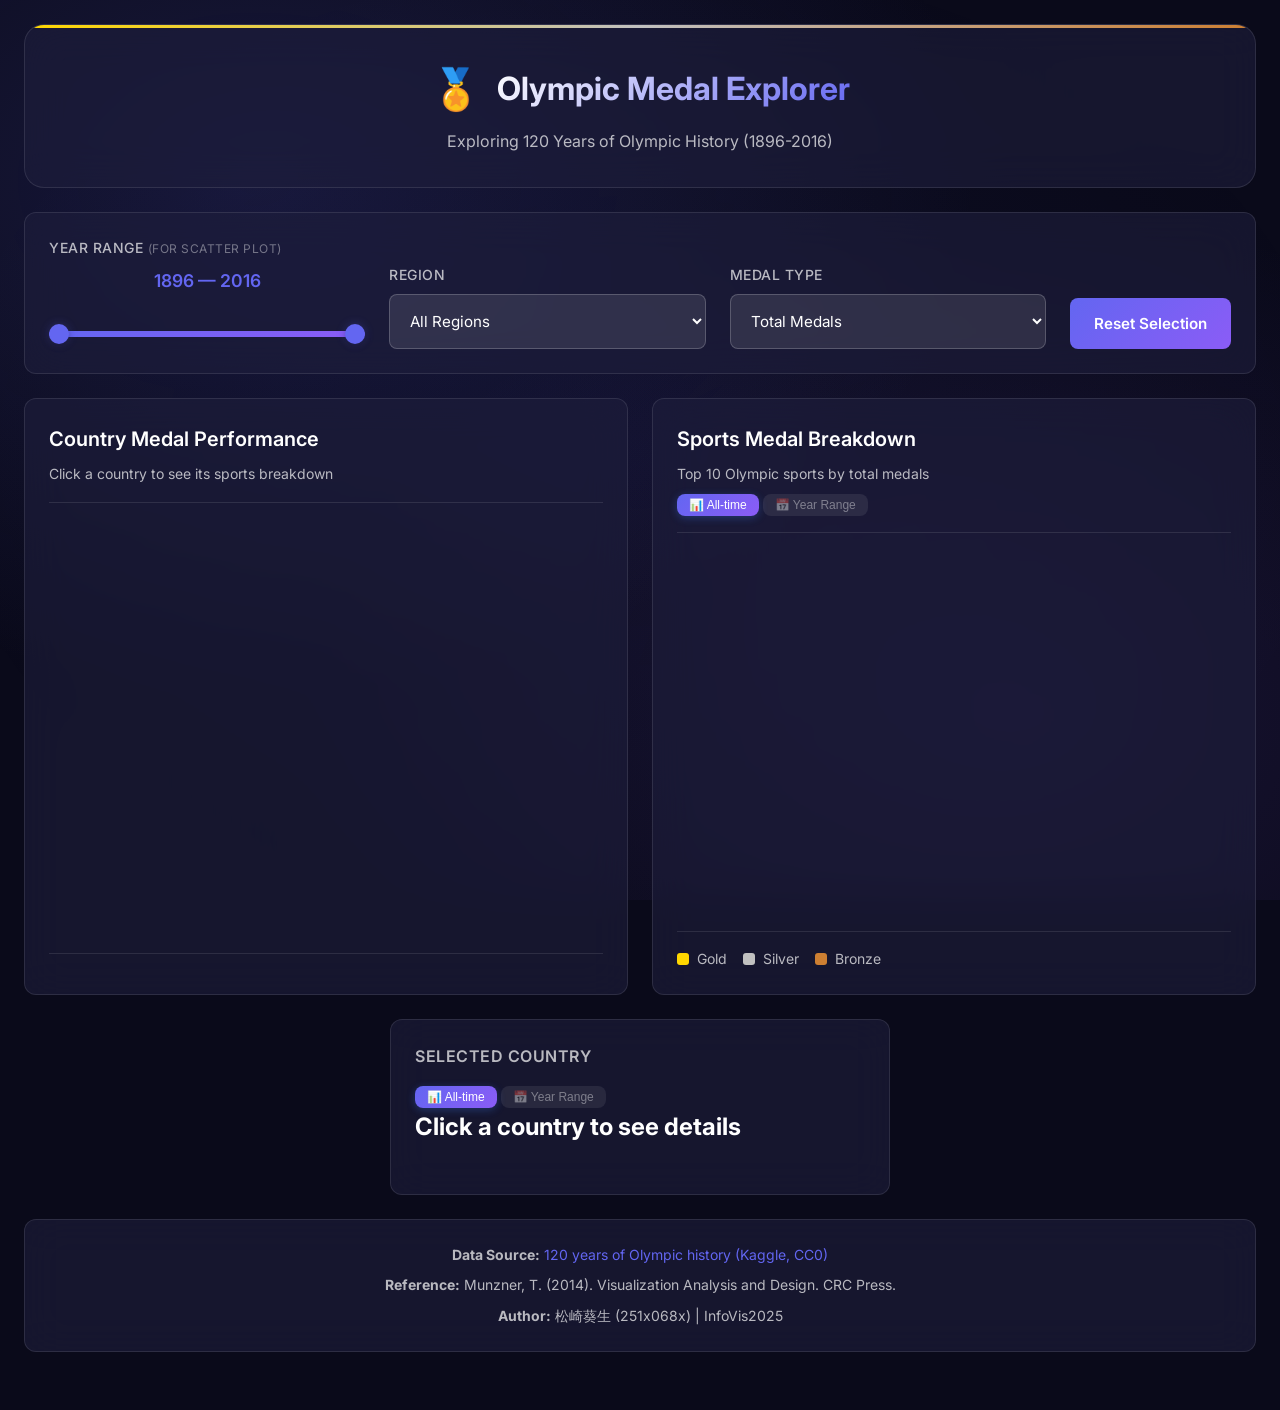
==== FinalTask/system.html @ 105ebce6 "Add FinalTask: Olympic Medal Explorer visualization system" ====
<!DOCTYPE html>
<html lang="en">

<head>
    <meta charset="UTF-8">
    <meta name="viewport" content="width=device-width, initial-scale=1.0">
    <title>Olympic Medal Explorer | InfoVis2025</title>
    <meta name="description" content="Interactive visualization of 120 years of Olympic medal history">
    <link rel="stylesheet" href="css/style.css">
    <link rel="preconnect" href="https://fonts.googleapis.com">
    <link rel="preconnect" href="https://fonts.gstatic.com" crossorigin>
    <link href="https://fonts.googleapis.com/css2?family=Inter:wght@300;400;500;600;700&display=swap" rel="stylesheet">
    <script src="https://d3js.org/d3.v7.min.js"></script>
</head>

<body>
    <div class="container">
        <!-- Header -->
        <header class="header">
            <div class="header-content">
                <div class="logo">
                    <span class="logo-icon">🏅</span>
                    <h1>Olympic Medal Explorer</h1>
                </div>
                <p class="subtitle">Exploring 120 Years of Olympic History (1896-2016)</p>
            </div>
        </header>

        <!-- Controls Panel -->
        <section class="controls-panel">
            <div class="control-group year-range-group">
                <label>Year Range <span class="filter-hint">(for scatter plot)</span></label>
                <div class="year-display" id="year-display">1896 — 2016</div>
                <div class="dual-range-slider">
                    <input type="range" id="year-min" min="1896" max="2016" value="1896" step="4" class="range-min">
                    <input type="range" id="year-max" min="1896" max="2016" value="2016" step="4" class="range-max">
                    <div class="slider-track"></div>
                </div>
            </div>
            <div class="control-group">
                <label for="region-filter">Region</label>
                <select id="region-filter">
                    <option value="all">All Regions</option>
                    <option value="Americas">Americas</option>
                    <option value="Europe">Europe</option>
                    <option value="Asia">Asia</option>
                    <option value="Africa">Africa</option>
                    <option value="Oceania">Oceania</option>
                </select>
            </div>
            <div class="control-group">
                <label for="medal-filter">Medal Type</label>
                <select id="medal-filter">
                    <option value="total">Total Medals</option>
                    <option value="gold">Gold Only</option>
                    <option value="silver">Silver Only</option>
                    <option value="bronze">Bronze Only</option>
                </select>
            </div>
            <button id="reset-btn" class="reset-btn">Reset Selection</button>
        </section>

        <!-- Visualization Container -->
        <main class="viz-container">
            <!-- View 1: Scatter Plot -->
            <section class="viz-panel" id="scatter-panel">
                <div class="panel-header">
                    <h2>Country Medal Performance</h2>
                    <p class="panel-description">Click a country to see its sports breakdown</p>
                </div>
                <div class="chart-container" id="scatter-chart"></div>
                <div class="legend" id="scatter-legend"></div>
            </section>

            <!-- View 2: Bar Chart -->
            <section class="viz-panel" id="bar-panel">
                <div class="panel-header">
                    <h2>Sports Medal Breakdown</h2>
                    <p class="panel-description" id="bar-description">Top 10 Olympic sports by total medals</p>
                    <div class="data-mode-tabs" id="bar-mode-tabs">
                        <button class="mode-tab active" data-mode="all-time">📊 All-time</button>
                        <button class="mode-tab" data-mode="year-range">📅 Year Range</button>
                    </div>
                </div>
                <div class="chart-container" id="bar-chart"></div>
                <div class="legend" id="bar-legend">
                    <div class="legend-item">
                        <span class="legend-color" style="background: #FFD700;"></span>
                        <span>Gold</span>
                    </div>
                    <div class="legend-item">
                        <span class="legend-color" style="background: #C0C0C0;"></span>
                        <span>Silver</span>
                    </div>
                    <div class="legend-item">
                        <span class="legend-color" style="background: #CD7F32;"></span>
                        <span>Bronze</span>
                    </div>
                </div>
            </section>
        </main>

        <!-- Info Panel -->
        <aside class="info-panel">
            <div class="info-card" id="selected-info">
                <h3>Selected Country</h3>
                <div class="data-mode-tabs" id="info-mode-tabs">
                    <button class="mode-tab active" data-mode="all-time">📊 All-time</button>
                    <button class="mode-tab" data-mode="year-range">📅 Year Range</button>
                </div>
                <p id="selected-country-name">Click a country to see details</p>
                <div class="medal-stats" id="medal-stats" style="display: none;">
                    <div class="stat-item gold">
                        <span class="stat-value" id="gold-count">0</span>
                        <span class="stat-label">Gold</span>
                    </div>
                    <div class="stat-item silver">
                        <span class="stat-value" id="silver-count">0</span>
                        <span class="stat-label">Silver</span>
                    </div>
                    <div class="stat-item bronze">
                        <span class="stat-value" id="bronze-count">0</span>
                        <span class="stat-label">Bronze</span>
                    </div>
                </div>
            </div>
        </aside>

        <!-- Footer -->
        <footer class="footer">
            <div class="credits">
                <p><strong>Data Source:</strong> <a
                        href="https://www.kaggle.com/datasets/heesoo37/120-years-of-olympic-history-athletes-and-results"
                        target="_blank">120 years of Olympic history (Kaggle, CC0)</a></p>
                <p><strong>Reference:</strong> Munzner, T. (2014). Visualization Analysis and Design. CRC Press.</p>
                <p><strong>Author:</strong> 松崎葵生 (251x068x) | InfoVis2025</p>
            </div>
        </footer>
    </div>

    <!-- Tooltip -->
    <div class="tooltip" id="tooltip"></div>

    <!-- Scripts -->
    <script src="js/main.js"></script>
</body>

</html>
---- FinalTask/css/style.css ----
/* ===================================
   Olympic Medal Explorer - Styles
   Modern, responsive visualization UI
   =================================== */

:root {
    /* Color Palette */
    --bg-primary: #0a0a1a;
    --bg-secondary: #12122a;
    --bg-card: rgba(30, 30, 60, 0.6);
    --bg-glass: rgba(255, 255, 255, 0.05);

    --text-primary: #ffffff;
    --text-secondary: rgba(255, 255, 255, 0.7);
    --text-muted: rgba(255, 255, 255, 0.4);

    --accent-primary: #6366f1;
    --accent-secondary: #8b5cf6;
    --accent-glow: rgba(99, 102, 241, 0.3);

    --gold: #FFD700;
    --silver: #C0C0C0;
    --bronze: #CD7F32;

    --region-americas: #ef4444;
    --region-europe: #3b82f6;
    --region-asia: #22c55e;
    --region-africa: #f59e0b;
    --region-oceania: #a855f7;

    /* Spacing */
    --spacing-xs: 0.5rem;
    --spacing-sm: 1rem;
    --spacing-md: 1.5rem;
    --spacing-lg: 2rem;
    --spacing-xl: 3rem;

    /* Border Radius */
    --radius-sm: 8px;
    --radius-md: 12px;
    --radius-lg: 20px;

    /* Shadows */
    --shadow-sm: 0 2px 10px rgba(0, 0, 0, 0.2);
    --shadow-md: 0 8px 30px rgba(0, 0, 0, 0.3);
    --shadow-lg: 0 20px 50px rgba(0, 0, 0, 0.4);
    --shadow-glow: 0 0 40px var(--accent-glow);

    /* Transitions */
    --transition-fast: 0.15s ease;
    --transition-normal: 0.3s ease;
    --transition-slow: 0.5s ease;
}

/* ===================================
   Base Styles
   =================================== */

* {
    margin: 0;
    padding: 0;
    box-sizing: border-box;
}

html {
    font-size: 16px;
    scroll-behavior: smooth;
}

body {
    font-family: 'Inter', -apple-system, BlinkMacSystemFont, sans-serif;
    background: var(--bg-primary);
    color: var(--text-primary);
    line-height: 1.6;
    min-height: 100vh;
    overflow-x: hidden;
}

/* Background gradient */
body::before {
    content: '';
    position: fixed;
    top: 0;
    left: 0;
    width: 100%;
    height: 100%;
    background:
        radial-gradient(ellipse at 20% 20%, rgba(99, 102, 241, 0.15) 0%, transparent 50%),
        radial-gradient(ellipse at 80% 80%, rgba(139, 92, 246, 0.1) 0%, transparent 50%),
        radial-gradient(ellipse at 50% 50%, rgba(99, 102, 241, 0.05) 0%, transparent 80%);
    pointer-events: none;
    z-index: -1;
}

/* ===================================
   Layout
   =================================== */

.container {
    max-width: 1600px;
    margin: 0 auto;
    padding: var(--spacing-md);
    display: grid;
    grid-template-columns: 1fr;
    gap: var(--spacing-md);
}

/* ===================================
   Header
   =================================== */

.header {
    background: var(--bg-card);
    backdrop-filter: blur(20px);
    border: 1px solid rgba(255, 255, 255, 0.1);
    border-radius: var(--radius-lg);
    padding: var(--spacing-lg);
    text-align: center;
    position: relative;
    overflow: hidden;
}

.header::before {
    content: '';
    position: absolute;
    top: 0;
    left: 0;
    right: 0;
    height: 3px;
    background: linear-gradient(90deg, var(--gold), var(--silver), var(--bronze));
}

.logo {
    display: flex;
    align-items: center;
    justify-content: center;
    gap: var(--spacing-sm);
    margin-bottom: var(--spacing-xs);
}

.logo-icon {
    font-size: 2.5rem;
    animation: pulse 2s ease-in-out infinite;
}

@keyframes pulse {

    0%,
    100% {
        transform: scale(1);
    }

    50% {
        transform: scale(1.1);
    }
}

.header h1 {
    font-size: 2rem;
    font-weight: 700;
    background: linear-gradient(135deg, var(--text-primary), var(--accent-primary));
    -webkit-background-clip: text;
    -webkit-text-fill-color: transparent;
    background-clip: text;
}

.subtitle {
    color: var(--text-secondary);
    font-size: 1rem;
    font-weight: 400;
}

/* ===================================
   Controls Panel
   =================================== */

.controls-panel {
    background: var(--bg-card);
    backdrop-filter: blur(20px);
    border: 1px solid rgba(255, 255, 255, 0.1);
    border-radius: var(--radius-md);
    padding: var(--spacing-md);
    display: flex;
    flex-wrap: wrap;
    gap: var(--spacing-md);
    align-items: flex-end;
}

.control-group {
    display: flex;
    flex-direction: column;
    gap: var(--spacing-xs);
    flex: 1;
    min-width: 180px;
}

.control-group label {
    font-size: 0.875rem;
    font-weight: 500;
    color: var(--text-secondary);
    text-transform: uppercase;
    letter-spacing: 0.5px;
}

.slider-container {
    display: flex;
    align-items: center;
    gap: var(--spacing-sm);
}

.slider-container input[type="range"] {
    flex: 1;
    height: 6px;
    background: rgba(255, 255, 255, 0.1);
    border-radius: 3px;
    outline: none;
    -webkit-appearance: none;
}

.slider-container input[type="range"]::-webkit-slider-thumb {
    -webkit-appearance: none;
    width: 18px;
    height: 18px;
    background: var(--accent-primary);
    border-radius: 50%;
    cursor: pointer;
    box-shadow: 0 0 10px var(--accent-glow);
    transition: transform var(--transition-fast);
}

.slider-container input[type="range"]::-webkit-slider-thumb:hover {
    transform: scale(1.2);
}

#year-range-display {
    font-weight: 600;
    color: var(--accent-primary);
    min-width: 100px;
    text-align: center;
}

/* Dual Range Slider */
.year-range-group {
    min-width: 200px;
}

.year-display {
    font-weight: 600;
    font-size: 1.1rem;
    color: var(--accent-primary);
    text-align: center;
    margin-bottom: var(--spacing-sm);
}

.dual-range-slider {
    position: relative;
    width: 100%;
    height: 30px;
}

.dual-range-slider input[type="range"] {
    position: absolute;
    width: 100%;
    height: 6px;
    top: 12px;
    background: transparent;
    -webkit-appearance: none;
    appearance: none;
    pointer-events: none;
}

.dual-range-slider input[type="range"]::-webkit-slider-runnable-track {
    height: 6px;
    background: transparent;
    border-radius: 3px;
}

.dual-range-slider input[type="range"]::-webkit-slider-thumb {
    -webkit-appearance: none;
    appearance: none;
    width: 20px;
    height: 20px;
    background: var(--accent-primary);
    border-radius: 50%;
    cursor: pointer;
    pointer-events: auto;
    box-shadow: 0 0 10px var(--accent-glow), 0 2px 6px rgba(0, 0, 0, 0.3);
    transition: transform 0.2s, box-shadow 0.2s;
    margin-top: -7px;
}

.dual-range-slider input[type="range"]::-webkit-slider-thumb:hover {
    transform: scale(1.15);
    box-shadow: 0 0 15px var(--accent-glow), 0 2px 8px rgba(0, 0, 0, 0.4);
}

.dual-range-slider input[type="range"]::-moz-range-thumb {
    width: 20px;
    height: 20px;
    background: var(--accent-primary);
    border: none;
    border-radius: 50%;
    cursor: pointer;
    pointer-events: auto;
    box-shadow: 0 0 10px var(--accent-glow);
}

.slider-track {
    position: absolute;
    top: 12px;
    left: 0;
    right: 0;
    height: 6px;
    background: rgba(255, 255, 255, 0.15);
    border-radius: 3px;
    z-index: 0;
}

.slider-track::before {
    content: '';
    position: absolute;
    height: 100%;
    background: linear-gradient(90deg, var(--accent-primary), var(--accent-secondary));
    border-radius: 3px;
    left: var(--range-start, 0%);
    width: var(--range-width, 100%);
}

.range-min,
.range-max {
    z-index: 2;
}

.filter-hint {
    font-size: 0.75rem;
    color: var(--text-muted);
    font-weight: 400;
}

/* Data Mode Tabs */
.data-mode-tabs {
    display: flex;
    gap: 4px;
    margin-top: var(--spacing-xs);
}

.mode-tab {
    padding: 4px 12px;
    font-size: 0.75rem;
    font-weight: 500;
    border: none;
    border-radius: var(--radius-sm);
    cursor: pointer;
    transition: all 0.2s ease;
    background: rgba(255, 255, 255, 0.08);
    color: var(--text-muted);
}

.mode-tab:hover {
    background: rgba(255, 255, 255, 0.15);
    color: var(--text-secondary);
}

.mode-tab.active {
    background: linear-gradient(135deg, var(--accent-primary), var(--accent-secondary));
    color: white;
    box-shadow: 0 2px 8px rgba(59, 130, 246, 0.3);
}

.data-note {
    display: inline-block;
    font-size: 0.7rem;
    color: var(--accent-secondary);
    background: rgba(16, 185, 129, 0.1);
    padding: 2px 8px;
    border-radius: var(--radius-sm);
    margin-top: var(--spacing-xs);
}

select {
    background: rgba(255, 255, 255, 0.1);
    border: 1px solid rgba(255, 255, 255, 0.2);
    border-radius: var(--radius-sm);
    padding: var(--spacing-sm);
    color: var(--text-primary);
    font-family: inherit;
    font-size: 0.95rem;
    cursor: pointer;
    transition: all var(--transition-fast);
}

select:hover,
select:focus {
    border-color: var(--accent-primary);
    outline: none;
    box-shadow: 0 0 15px var(--accent-glow);
}

select option {
    background: var(--bg-secondary);
    color: var(--text-primary);
}

.reset-btn {
    background: linear-gradient(135deg, var(--accent-primary), var(--accent-secondary));
    border: none;
    border-radius: var(--radius-sm);
    padding: var(--spacing-sm) var(--spacing-md);
    color: white;
    font-family: inherit;
    font-size: 0.95rem;
    font-weight: 600;
    cursor: pointer;
    transition: all var(--transition-fast);
    white-space: nowrap;
}

.reset-btn:hover {
    transform: translateY(-2px);
    box-shadow: var(--shadow-glow);
}

/* ===================================
   Visualization Container
   =================================== */

.viz-container {
    display: grid;
    grid-template-columns: 1fr 1fr;
    gap: var(--spacing-md);
}

@media (max-width: 1200px) {
    .viz-container {
        grid-template-columns: 1fr;
    }
}

.viz-panel {
    background: var(--bg-card);
    backdrop-filter: blur(20px);
    border: 1px solid rgba(255, 255, 255, 0.1);
    border-radius: var(--radius-md);
    padding: var(--spacing-md);
    display: flex;
    flex-direction: column;
    min-height: 500px;
    transition: all var(--transition-normal);
}

.viz-panel:hover {
    border-color: rgba(99, 102, 241, 0.3);
    box-shadow: var(--shadow-glow);
}

.panel-header {
    margin-bottom: var(--spacing-md);
    padding-bottom: var(--spacing-sm);
    border-bottom: 1px solid rgba(255, 255, 255, 0.1);
}

.panel-header h2 {
    font-size: 1.25rem;
    font-weight: 600;
    margin-bottom: var(--spacing-xs);
}

.panel-description {
    font-size: 0.875rem;
    color: var(--text-secondary);
}

.chart-container {
    flex: 1;
    position: relative;
    min-height: 350px;
}

.chart-container svg {
    width: 100%;
    height: 100%;
}

/* ===================================
   Legend
   =================================== */

.legend {
    display: flex;
    flex-wrap: wrap;
    gap: var(--spacing-sm);
    margin-top: var(--spacing-md);
    padding-top: var(--spacing-sm);
    border-top: 1px solid rgba(255, 255, 255, 0.1);
}

.legend-item {
    display: flex;
    align-items: center;
    gap: var(--spacing-xs);
    font-size: 0.875rem;
    color: var(--text-secondary);
}

.legend-color {
    width: 12px;
    height: 12px;
    border-radius: 3px;
}

/* ===================================
   Info Panel
   =================================== */

.info-panel {
    display: flex;
    justify-content: center;
}

.info-card {
    background: var(--bg-card);
    backdrop-filter: blur(20px);
    border: 1px solid rgba(255, 255, 255, 0.1);
    border-radius: var(--radius-md);
    padding: var(--spacing-md);
    width: 100%;
    max-width: 500px;
}

.info-card h3 {
    font-size: 1rem;
    font-weight: 600;
    margin-bottom: var(--spacing-sm);
    color: var(--text-secondary);
    text-transform: uppercase;
    letter-spacing: 0.5px;
}

#selected-country-name {
    font-size: 1.5rem;
    font-weight: 700;
    color: var(--text-primary);
    margin-bottom: var(--spacing-md);
}

.medal-stats {
    display: flex;
    gap: var(--spacing-md);
    justify-content: center;
}

.stat-item {
    text-align: center;
    padding: var(--spacing-sm) var(--spacing-md);
    background: rgba(255, 255, 255, 0.05);
    border-radius: var(--radius-sm);
    min-width: 80px;
}

.stat-item.gold {
    border: 2px solid var(--gold);
}

.stat-item.silver {
    border: 2px solid var(--silver);
}

.stat-item.bronze {
    border: 2px solid var(--bronze);
}

.stat-value {
    display: block;
    font-size: 1.75rem;
    font-weight: 700;
}

.stat-item.gold .stat-value {
    color: var(--gold);
}

.stat-item.silver .stat-value {
    color: var(--silver);
}

.stat-item.bronze .stat-value {
    color: var(--bronze);
}

.stat-label {
    font-size: 0.75rem;
    color: var(--text-secondary);
    text-transform: uppercase;
    letter-spacing: 0.5px;
}

/* ===================================
   Footer
   =================================== */

.footer {
    background: var(--bg-card);
    backdrop-filter: blur(20px);
    border: 1px solid rgba(255, 255, 255, 0.1);
    border-radius: var(--radius-md);
    padding: var(--spacing-md);
    text-align: center;
}

.credits p {
    font-size: 0.875rem;
    color: var(--text-secondary);
    margin-bottom: var(--spacing-xs);
}

.credits p:last-child {
    margin-bottom: 0;
}

.credits a {
    color: var(--accent-primary);
    text-decoration: none;
    transition: color var(--transition-fast);
}

.credits a:hover {
    color: var(--accent-secondary);
    text-decoration: underline;
}

/* ===================================
   Tooltip
   =================================== */

.tooltip {
    position: absolute;
    background: var(--bg-secondary);
    border: 1px solid rgba(255, 255, 255, 0.2);
    border-radius: var(--radius-sm);
    padding: var(--spacing-sm);
    font-size: 0.875rem;
    pointer-events: none;
    opacity: 0;
    transition: opacity var(--transition-fast);
    z-index: 1000;
    max-width: 250px;
    box-shadow: var(--shadow-md);
}

.tooltip.visible {
    opacity: 1;
}

.tooltip-title {
    font-weight: 600;
    margin-bottom: var(--spacing-xs);
    color: var(--text-primary);
}

.tooltip-content {
    color: var(--text-secondary);
}

.tooltip-medal {
    display: flex;
    align-items: center;
    gap: var(--spacing-xs);
    margin-top: 4px;
}

.tooltip-medal-icon {
    width: 10px;
    height: 10px;
    border-radius: 50%;
}

/* ===================================
   Chart Elements
   =================================== */

.scatter-point {
    cursor: pointer;
    transition: all var(--transition-fast);
}

.scatter-point:hover {
    stroke: white;
    stroke-width: 2;
}

.scatter-point.selected {
    stroke: white;
    stroke-width: 3;
    filter: drop-shadow(0 0 10px rgba(255, 255, 255, 0.5));
}

.scatter-point.dimmed {
    opacity: 0.2;
}

.bar-rect {
    cursor: pointer;
    transition: all var(--transition-fast);
}

.bar-rect:hover {
    filter: brightness(1.2);
}

.axis text {
    fill: var(--text-secondary);
    font-size: 0.75rem;
}

.axis line,
.axis path {
    stroke: rgba(255, 255, 255, 0.2);
}

.axis-label {
    fill: var(--text-secondary);
    font-size: 0.875rem;
    font-weight: 500;
}

.grid line {
    stroke: rgba(255, 255, 255, 0.05);
}

/* ===================================
   Animations
   =================================== */

@keyframes fadeIn {
    from {
        opacity: 0;
        transform: translateY(10px);
    }

    to {
        opacity: 1;
        transform: translateY(0);
    }
}

.viz-panel {
    animation: fadeIn 0.5s ease forwards;
}

#bar-panel {
    animation-delay: 0.1s;
}

/* ===================================
   Responsive
   =================================== */

@media (max-width: 768px) {
    .header h1 {
        font-size: 1.5rem;
    }

    .controls-panel {
        flex-direction: column;
    }

    .control-group {
        width: 100%;
    }

    .slider-container {
        flex-wrap: wrap;
    }

    .medal-stats {
        flex-direction: column;
        gap: var(--spacing-sm);
    }
}
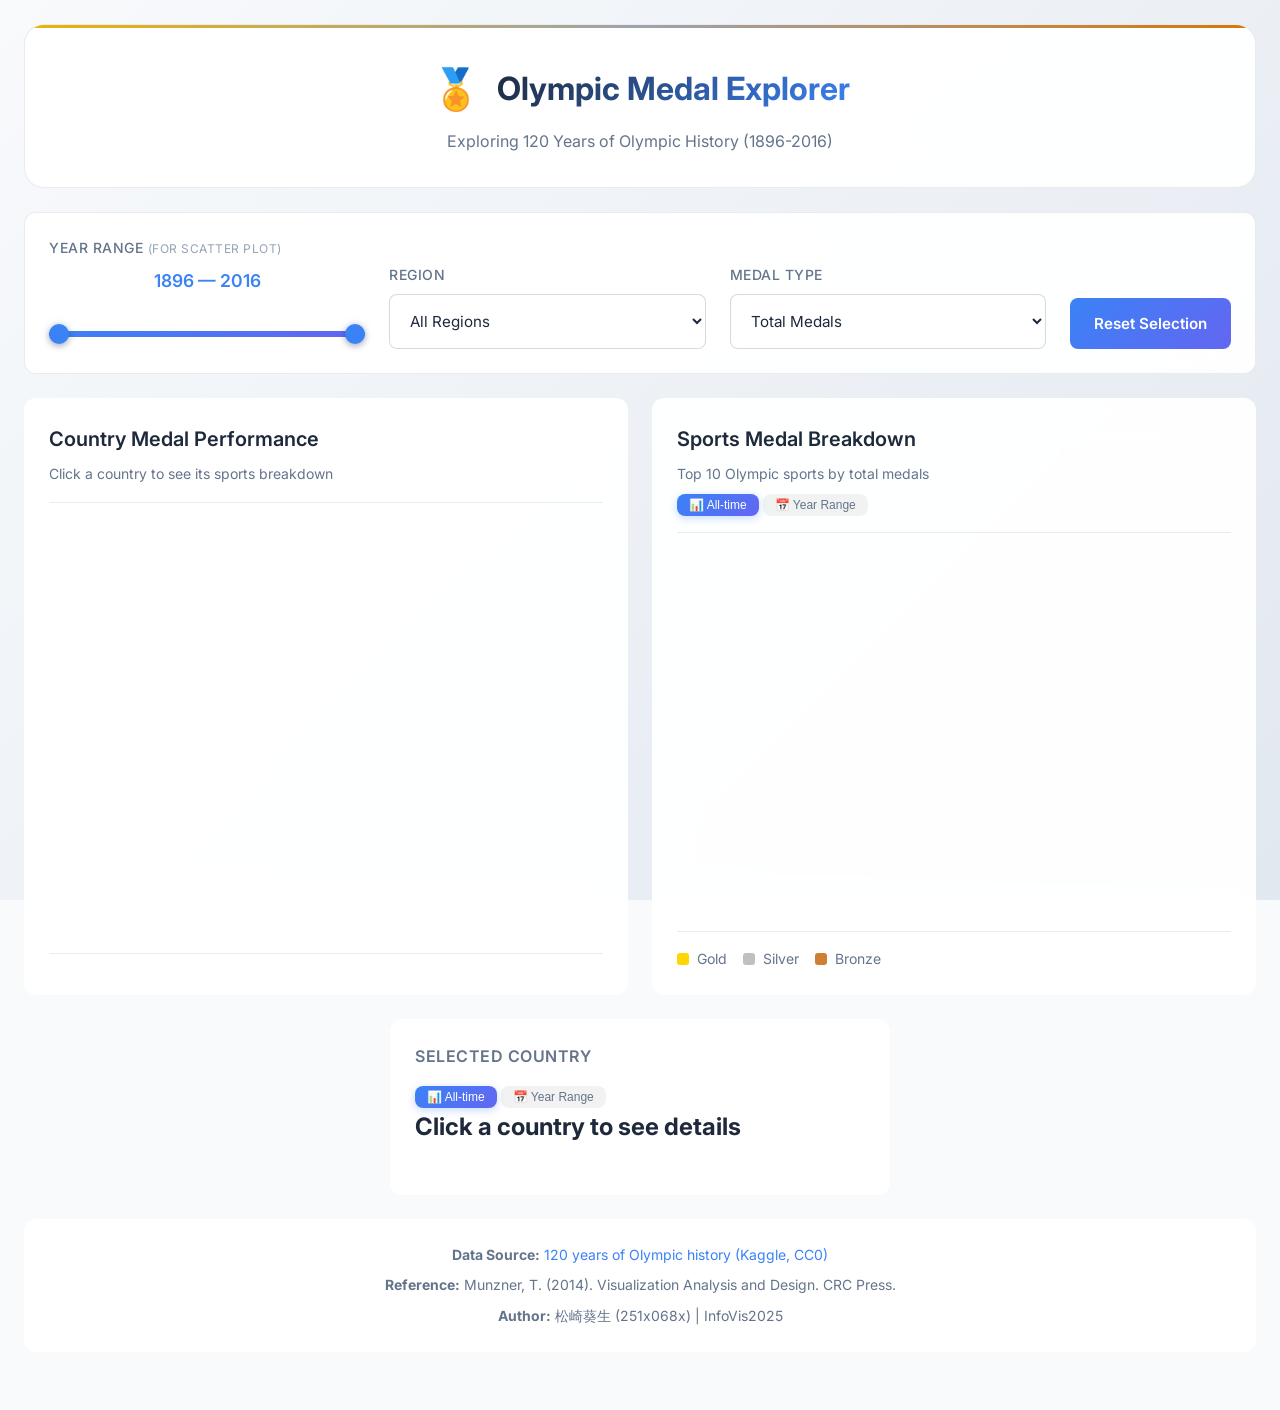
==== commit fbb7ef6b: "Add side-by-side comparison chart (Munzner juxtaposition) for multi-country comparison" ====
--- a/FinalTask/system.html
+++ b/FinalTask/system.html
@@ -126,6 +126,31 @@
             </div>
         </aside>
 
+        <!-- Comparison Panel (View 3) - Juxtaposition for multi-country comparison -->
+        <section class="comparison-section" id="comparison-section" style="display: none;">
+            <div class="viz-panel comparison-panel">
+                <div class="panel-header">
+                    <h2>Country Comparison</h2>
+                    <p class="panel-description" id="comparison-description">Select multiple countries to compare (click points in scatter plot)</p>
+                </div>
+                <div class="chart-container" id="comparison-chart"></div>
+                <div class="legend" id="comparison-legend">
+                    <div class="legend-item">
+                        <span class="legend-color" style="background: #eab308;"></span>
+                        <span>Gold</span>
+                    </div>
+                    <div class="legend-item">
+                        <span class="legend-color" style="background: #9ca3af;"></span>
+                        <span>Silver</span>
+                    </div>
+                    <div class="legend-item">
+                        <span class="legend-color" style="background: #d97706;"></span>
+                        <span>Bronze</span>
+                    </div>
+                </div>
+            </div>
+        </section>
+
         <!-- Footer -->
         <footer class="footer">
             <div class="credits">
--- a/FinalTask/css/style.css
+++ b/FinalTask/css/style.css
@@ -4,23 +4,23 @@
    =================================== */
 
 :root {
-    /* Color Palette */
-    --bg-primary: #0a0a1a;
-    --bg-secondary: #12122a;
-    --bg-card: rgba(30, 30, 60, 0.6);
-    --bg-glass: rgba(255, 255, 255, 0.05);
-
-    --text-primary: #ffffff;
-    --text-secondary: rgba(255, 255, 255, 0.7);
-    --text-muted: rgba(255, 255, 255, 0.4);
-
-    --accent-primary: #6366f1;
-    --accent-secondary: #8b5cf6;
-    --accent-glow: rgba(99, 102, 241, 0.3);
-
-    --gold: #FFD700;
-    --silver: #C0C0C0;
-    --bronze: #CD7F32;
+    /* Color Palette - Light Theme */
+    --bg-primary: #f8fafc;
+    --bg-secondary: #ffffff;
+    --bg-card: rgba(255, 255, 255, 0.95);
+    --bg-glass: rgba(0, 0, 0, 0.02);
+
+    --text-primary: #1e293b;
+    --text-secondary: #64748b;
+    --text-muted: #94a3b8;
+
+    --accent-primary: #3b82f6;
+    --accent-secondary: #6366f1;
+    --accent-glow: rgba(59, 130, 246, 0.2);
+
+    --gold: #eab308;
+    --silver: #9ca3af;
+    --bronze: #d97706;
 
     --region-americas: #ef4444;
     --region-europe: #3b82f6;
@@ -41,10 +41,10 @@
     --radius-lg: 20px;
 
     /* Shadows */
-    --shadow-sm: 0 2px 10px rgba(0, 0, 0, 0.2);
-    --shadow-md: 0 8px 30px rgba(0, 0, 0, 0.3);
-    --shadow-lg: 0 20px 50px rgba(0, 0, 0, 0.4);
-    --shadow-glow: 0 0 40px var(--accent-glow);
+    --shadow-sm: 0 1px 3px rgba(0, 0, 0, 0.08);
+    --shadow-md: 0 4px 12px rgba(0, 0, 0, 0.1);
+    --shadow-lg: 0 10px 30px rgba(0, 0, 0, 0.12);
+    --shadow-glow: 0 0 20px var(--accent-glow);
 
     /* Transitions */
     --transition-fast: 0.15s ease;
@@ -76,7 +76,7 @@
     overflow-x: hidden;
 }
 
-/* Background gradient */
+/* Background - Light theme */
 body::before {
     content: '';
     position: fixed;
@@ -84,10 +84,7 @@
     left: 0;
     width: 100%;
     height: 100%;
-    background:
-        radial-gradient(ellipse at 20% 20%, rgba(99, 102, 241, 0.15) 0%, transparent 50%),
-        radial-gradient(ellipse at 80% 80%, rgba(139, 92, 246, 0.1) 0%, transparent 50%),
-        radial-gradient(ellipse at 50% 50%, rgba(99, 102, 241, 0.05) 0%, transparent 80%);
+    background: linear-gradient(135deg, #f8fafc 0%, #e2e8f0 100%);
     pointer-events: none;
     z-index: -1;
 }
@@ -112,7 +109,7 @@
 .header {
     background: var(--bg-card);
     backdrop-filter: blur(20px);
-    border: 1px solid rgba(255, 255, 255, 0.1);
+    border: 1px solid rgba(0, 0, 0, 0.08);
     border-radius: var(--radius-lg);
     padding: var(--spacing-lg);
     text-align: center;
@@ -177,7 +174,7 @@
 .controls-panel {
     background: var(--bg-card);
     backdrop-filter: blur(20px);
-    border: 1px solid rgba(255, 255, 255, 0.1);
+    border: 1px solid rgba(0, 0, 0, 0.08);
     border-radius: var(--radius-md);
     padding: var(--spacing-md);
     display: flex;
@@ -211,7 +208,7 @@
 .slider-container input[type="range"] {
     flex: 1;
     height: 6px;
-    background: rgba(255, 255, 255, 0.1);
+    background: rgba(0, 0, 0, 0.08);
     border-radius: 3px;
     outline: none;
     -webkit-appearance: none;
@@ -311,7 +308,7 @@
     left: 0;
     right: 0;
     height: 6px;
-    background: rgba(255, 255, 255, 0.15);
+    background: rgba(0, 0, 0, 0.1);
     border-radius: 3px;
     z-index: 0;
 }
@@ -352,12 +349,12 @@
     border-radius: var(--radius-sm);
     cursor: pointer;
     transition: all 0.2s ease;
-    background: rgba(255, 255, 255, 0.08);
-    color: var(--text-muted);
+    background: rgba(0, 0, 0, 0.05);
+    color: var(--text-secondary);
 }
 
 .mode-tab:hover {
-    background: rgba(255, 255, 255, 0.15);
+    background: rgba(0, 0, 0, 0.1);
     color: var(--text-secondary);
 }
 
@@ -378,8 +375,8 @@
 }
 
 select {
-    background: rgba(255, 255, 255, 0.1);
-    border: 1px solid rgba(255, 255, 255, 0.2);
+    background: white;
+    border: 1px solid rgba(0, 0, 0, 0.15);
     border-radius: var(--radius-sm);
     padding: var(--spacing-sm);
     color: var(--text-primary);
@@ -397,7 +394,7 @@
 }
 
 select option {
-    background: var(--bg-secondary);
+    background: white;
     color: var(--text-primary);
 }
 
@@ -430,6 +427,20 @@
     gap: var(--spacing-md);
 }
 
+/* Comparison Section - Full Width */
+.comparison-section {
+    width: 100%;
+    margin-top: var(--spacing-md);
+}
+
+.comparison-panel {
+    min-height: 400px;
+}
+
+.comparison-panel .chart-container {
+    min-height: 300px;
+}
+
 @media (max-width: 1200px) {
     .viz-container {
         grid-template-columns: 1fr;
@@ -456,7 +467,7 @@
 .panel-header {
     margin-bottom: var(--spacing-md);
     padding-bottom: var(--spacing-sm);
-    border-bottom: 1px solid rgba(255, 255, 255, 0.1);
+    border-bottom: 1px solid rgba(0, 0, 0, 0.08);
 }
 
 .panel-header h2 {
@@ -491,7 +502,7 @@
     gap: var(--spacing-sm);
     margin-top: var(--spacing-md);
     padding-top: var(--spacing-sm);
-    border-top: 1px solid rgba(255, 255, 255, 0.1);
+    border-top: 1px solid rgba(0, 0, 0, 0.08);
 }
 
 .legend-item {
@@ -552,7 +563,7 @@
 .stat-item {
     text-align: center;
     padding: var(--spacing-sm) var(--spacing-md);
-    background: rgba(255, 255, 255, 0.05);
+    background: rgba(0, 0, 0, 0.03);
     border-radius: var(--radius-sm);
     min-width: 80px;
 }
@@ -634,8 +645,8 @@
 
 .tooltip {
     position: absolute;
-    background: var(--bg-secondary);
-    border: 1px solid rgba(255, 255, 255, 0.2);
+    background: white;
+    border: 1px solid rgba(0, 0, 0, 0.1);
     border-radius: var(--radius-sm);
     padding: var(--spacing-sm);
     font-size: 0.875rem;
@@ -714,7 +725,7 @@
 
 .axis line,
 .axis path {
-    stroke: rgba(255, 255, 255, 0.2);
+    stroke: rgba(0, 0, 0, 0.15);
 }
 
 .axis-label {
@@ -724,7 +735,7 @@
 }
 
 .grid line {
-    stroke: rgba(255, 255, 255, 0.05);
+    stroke: rgba(0, 0, 0, 0.06);
 }
 
 /* ===================================
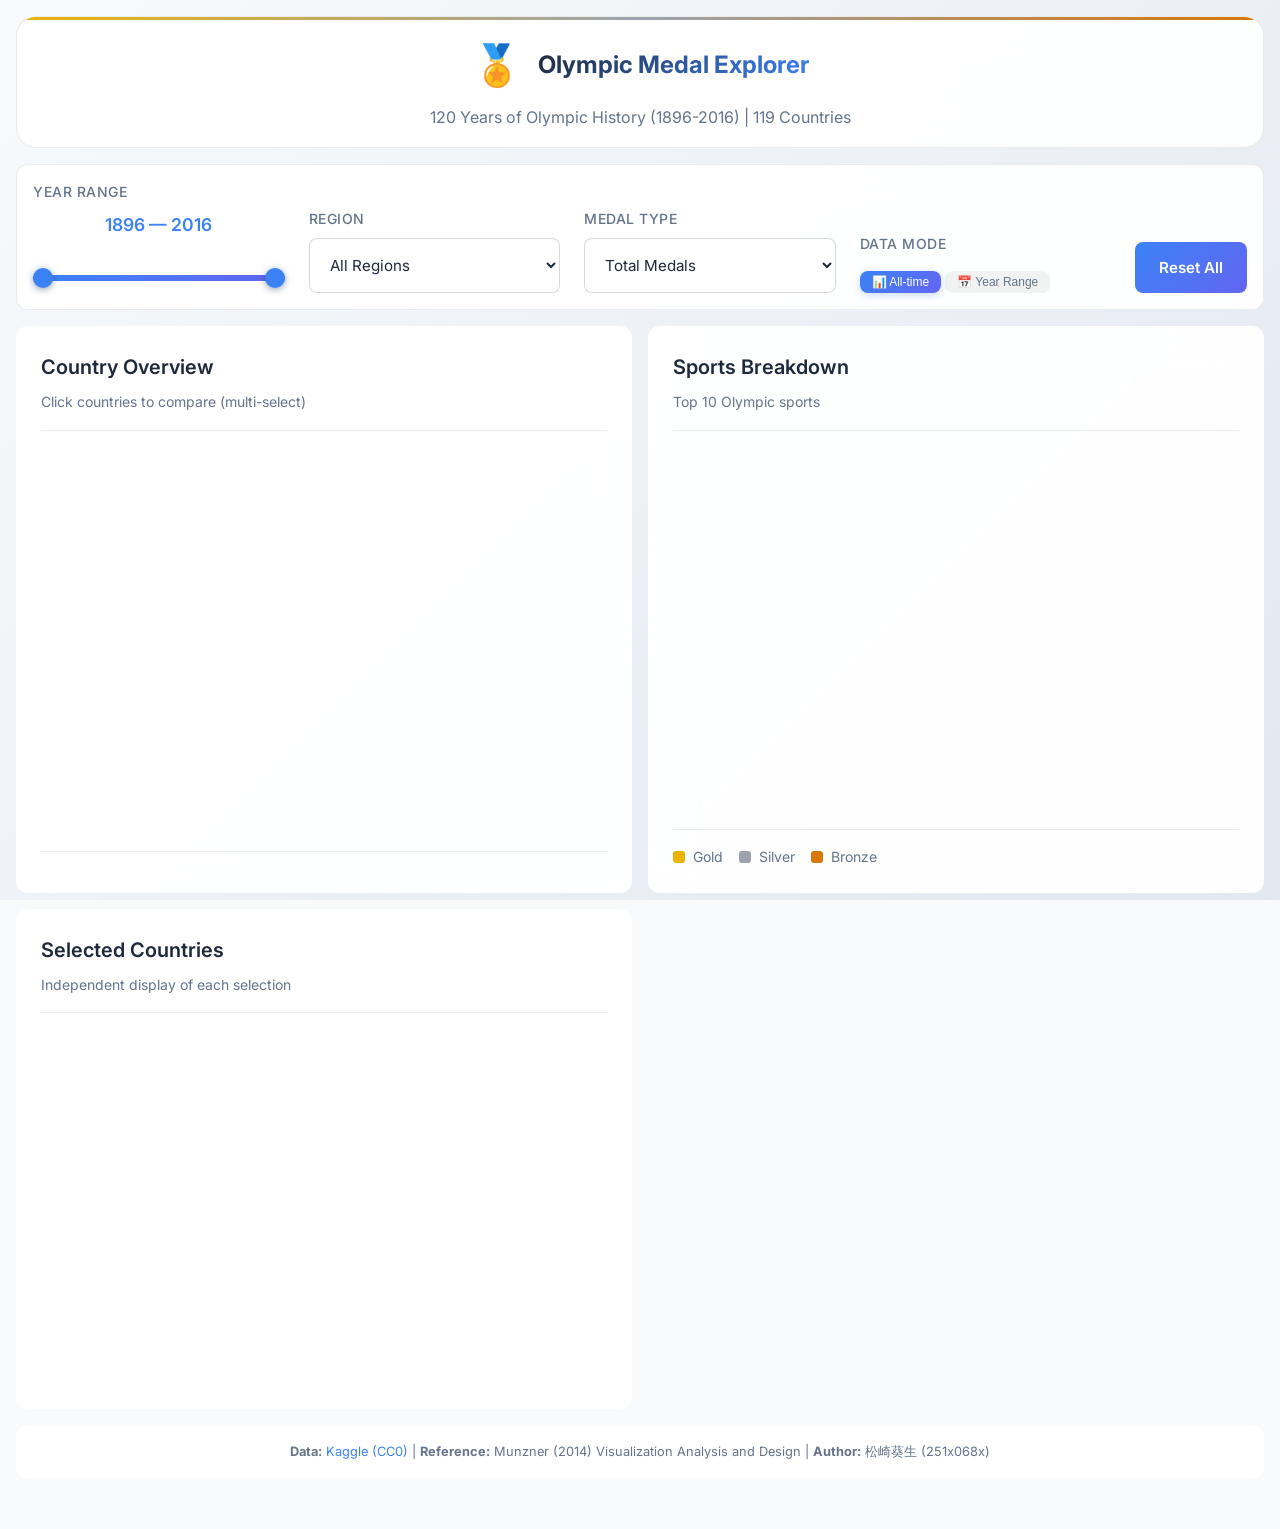
==== commit f19ae144: "Horizontal layout for MacBook + independent country cards" ====
--- a/FinalTask/system.html
+++ b/FinalTask/system.html
@@ -14,22 +14,22 @@
 </head>
 
 <body>
-    <div class="container">
+    <div class="container horizontal-layout">
         <!-- Header -->
-        <header class="header">
+        <header class="header compact">
             <div class="header-content">
                 <div class="logo">
                     <span class="logo-icon">🏅</span>
                     <h1>Olympic Medal Explorer</h1>
                 </div>
-                <p class="subtitle">Exploring 120 Years of Olympic History (1896-2016)</p>
+                <p class="subtitle">120 Years of Olympic History (1896-2016) | 119 Countries</p>
             </div>
         </header>
 
-        <!-- Controls Panel -->
-        <section class="controls-panel">
+        <!-- Controls Panel - Compact horizontal -->
+        <section class="controls-panel compact">
             <div class="control-group year-range-group">
-                <label>Year Range <span class="filter-hint">(for scatter plot)</span></label>
+                <label>Year Range</label>
                 <div class="year-display" id="year-display">1896 — 2016</div>
                 <div class="dual-range-slider">
                     <input type="range" id="year-min" min="1896" max="2016" value="1896" step="4" class="range-min">
@@ -57,108 +57,73 @@
                     <option value="bronze">Bronze Only</option>
                 </select>
             </div>
-            <button id="reset-btn" class="reset-btn">Reset Selection</button>
+            <div class="control-group">
+                <label>Data Mode</label>
+                <div class="data-mode-tabs" id="global-mode-tabs">
+                    <button class="mode-tab active" data-mode="all-time">📊 All-time</button>
+                    <button class="mode-tab" data-mode="year-range">📅 Year Range</button>
+                </div>
+            </div>
+            <button id="reset-btn" class="reset-btn">Reset All</button>
         </section>
 
-        <!-- Visualization Container -->
-        <main class="viz-container">
-            <!-- View 1: Scatter Plot -->
+        <!-- Main Visualization Area - Horizontal 3-column -->
+        <main class="viz-grid-horizontal">
+            <!-- Left: Scatter Plot -->
             <section class="viz-panel" id="scatter-panel">
                 <div class="panel-header">
-                    <h2>Country Medal Performance</h2>
-                    <p class="panel-description">Click a country to see its sports breakdown</p>
+                    <h2>Country Overview</h2>
+                    <p class="panel-description">Click countries to compare (multi-select)</p>
                 </div>
                 <div class="chart-container" id="scatter-chart"></div>
                 <div class="legend" id="scatter-legend"></div>
             </section>
 
-            <!-- View 2: Bar Chart -->
+            <!-- Center: Bar Chart (Sports breakdown) -->
             <section class="viz-panel" id="bar-panel">
                 <div class="panel-header">
-                    <h2>Sports Medal Breakdown</h2>
-                    <p class="panel-description" id="bar-description">Top 10 Olympic sports by total medals</p>
-                    <div class="data-mode-tabs" id="bar-mode-tabs">
-                        <button class="mode-tab active" data-mode="all-time">📊 All-time</button>
-                        <button class="mode-tab" data-mode="year-range">📅 Year Range</button>
-                    </div>
+                    <h2>Sports Breakdown</h2>
+                    <p class="panel-description" id="bar-description">Top 10 Olympic sports</p>
                 </div>
                 <div class="chart-container" id="bar-chart"></div>
-                <div class="legend" id="bar-legend">
-                    <div class="legend-item">
-                        <span class="legend-color" style="background: #FFD700;"></span>
-                        <span>Gold</span>
-                    </div>
-                    <div class="legend-item">
-                        <span class="legend-color" style="background: #C0C0C0;"></span>
-                        <span>Silver</span>
-                    </div>
-                    <div class="legend-item">
-                        <span class="legend-color" style="background: #CD7F32;"></span>
-                        <span>Bronze</span>
-                    </div>
+                <div class="legend bar-legend">
+                    <div class="legend-item"><span class="legend-color"
+                            style="background: #eab308;"></span><span>Gold</span></div>
+                    <div class="legend-item"><span class="legend-color"
+                            style="background: #9ca3af;"></span><span>Silver</span></div>
+                    <div class="legend-item"><span class="legend-color"
+                            style="background: #d97706;"></span><span>Bronze</span></div>
                 </div>
+            </section>
+
+            <!-- Right: Selected Countries Display -->
+            <section class="viz-panel" id="selection-panel">
+                <div class="panel-header">
+                    <h2>Selected Countries</h2>
+                    <p class="panel-description">Independent display of each selection</p>
+                </div>
+                <div class="country-cards-container" id="country-cards"></div>
             </section>
         </main>
 
-        <!-- Info Panel -->
-        <aside class="info-panel">
-            <div class="info-card" id="selected-info">
-                <h3>Selected Country</h3>
-                <div class="data-mode-tabs" id="info-mode-tabs">
-                    <button class="mode-tab active" data-mode="all-time">📊 All-time</button>
-                    <button class="mode-tab" data-mode="year-range">📅 Year Range</button>
-                </div>
-                <p id="selected-country-name">Click a country to see details</p>
-                <div class="medal-stats" id="medal-stats" style="display: none;">
-                    <div class="stat-item gold">
-                        <span class="stat-value" id="gold-count">0</span>
-                        <span class="stat-label">Gold</span>
-                    </div>
-                    <div class="stat-item silver">
-                        <span class="stat-value" id="silver-count">0</span>
-                        <span class="stat-label">Silver</span>
-                    </div>
-                    <div class="stat-item bronze">
-                        <span class="stat-value" id="bronze-count">0</span>
-                        <span class="stat-label">Bronze</span>
-                    </div>
-                </div>
-            </div>
-        </aside>
-
-        <!-- Comparison Panel (View 3) - Juxtaposition for multi-country comparison -->
+        <!-- Comparison Chart (appears when 2+ selected) -->
         <section class="comparison-section" id="comparison-section" style="display: none;">
             <div class="viz-panel comparison-panel">
                 <div class="panel-header">
-                    <h2>Country Comparison</h2>
-                    <p class="panel-description" id="comparison-description">Select multiple countries to compare (click points in scatter plot)</p>
+                    <h2>Side-by-Side Comparison</h2>
+                    <p class="panel-description" id="comparison-description">Comparing selected countries</p>
                 </div>
                 <div class="chart-container" id="comparison-chart"></div>
-                <div class="legend" id="comparison-legend">
-                    <div class="legend-item">
-                        <span class="legend-color" style="background: #eab308;"></span>
-                        <span>Gold</span>
-                    </div>
-                    <div class="legend-item">
-                        <span class="legend-color" style="background: #9ca3af;"></span>
-                        <span>Silver</span>
-                    </div>
-                    <div class="legend-item">
-                        <span class="legend-color" style="background: #d97706;"></span>
-                        <span>Bronze</span>
-                    </div>
-                </div>
             </div>
         </section>
 
-        <!-- Footer -->
-        <footer class="footer">
+        <!-- Footer - Compact -->
+        <footer class="footer compact">
             <div class="credits">
-                <p><strong>Data Source:</strong> <a
+                <p><strong>Data:</strong> <a
                         href="https://www.kaggle.com/datasets/heesoo37/120-years-of-olympic-history-athletes-and-results"
-                        target="_blank">120 years of Olympic history (Kaggle, CC0)</a></p>
-                <p><strong>Reference:</strong> Munzner, T. (2014). Visualization Analysis and Design. CRC Press.</p>
-                <p><strong>Author:</strong> 松崎葵生 (251x068x) | InfoVis2025</p>
+                        target="_blank">Kaggle (CC0)</a> | <strong>Reference:</strong> Munzner (2014) Visualization
+                    Analysis and Design | <strong>Author:</strong> 松崎葵生 (251x068x)</p>
             </div>
         </footer>
     </div>
--- a/FinalTask/css/style.css
+++ b/FinalTask/css/style.css
@@ -94,12 +94,143 @@
    =================================== */
 
 .container {
-    max-width: 1600px;
+    max-width: 1920px;
     margin: 0 auto;
-    padding: var(--spacing-md);
+    padding: var(--spacing-sm);
     display: grid;
     grid-template-columns: 1fr;
-    gap: var(--spacing-md);
+    gap: var(--spacing-sm);
+}
+
+/* Horizontal Layout for MacBook */
+.horizontal-layout {
+    max-width: 100%;
+    padding: var(--spacing-sm);
+}
+
+.viz-grid-horizontal {
+    display: grid;
+    grid-template-columns: 1fr 1fr 350px;
+    gap: var(--spacing-sm);
+    min-height: 400px;
+}
+
+@media (max-width: 1400px) {
+    .viz-grid-horizontal {
+        grid-template-columns: 1fr 1fr;
+    }
+}
+
+@media (max-width: 1000px) {
+    .viz-grid-horizontal {
+        grid-template-columns: 1fr;
+    }
+}
+
+/* Compact Header */
+.header.compact {
+    padding: var(--spacing-sm);
+}
+
+.header.compact h1 {
+    font-size: 1.5rem;
+}
+
+/* Compact Controls */
+.controls-panel.compact {
+    padding: var(--spacing-sm);
+}
+
+/* Country Cards in Selection Panel */
+.country-cards-container {
+    display: flex;
+    flex-direction: column;
+    gap: var(--spacing-sm);
+    overflow-y: auto;
+    max-height: 350px;
+    padding: var(--spacing-xs);
+}
+
+.country-card {
+    background: rgba(0, 0, 0, 0.02);
+    border: 1px solid rgba(0, 0, 0, 0.08);
+    border-radius: var(--radius-sm);
+    padding: var(--spacing-sm);
+}
+
+.country-card-header {
+    display: flex;
+    justify-content: space-between;
+    align-items: center;
+    margin-bottom: var(--spacing-xs);
+}
+
+.country-card-name {
+    font-weight: 600;
+    font-size: 0.95rem;
+    color: var(--text-primary);
+}
+
+.country-card-remove {
+    background: none;
+    border: none;
+    color: var(--text-muted);
+    cursor: pointer;
+    font-size: 1rem;
+    padding: 2px 6px;
+    border-radius: 4px;
+}
+
+.country-card-remove:hover {
+    background: rgba(239, 68, 68, 0.1);
+    color: #ef4444;
+}
+
+.country-card-medals {
+    display: flex;
+    gap: var(--spacing-xs);
+}
+
+.country-card-medal {
+    display: flex;
+    align-items: center;
+    gap: 4px;
+    font-size: 0.85rem;
+}
+
+.medal-icon {
+    width: 14px;
+    height: 14px;
+    border-radius: 50%;
+}
+
+.medal-icon.gold {
+    background: var(--gold);
+}
+
+.medal-icon.silver {
+    background: var(--silver);
+}
+
+.medal-icon.bronze {
+    background: var(--bronze);
+}
+
+.no-selection-message {
+    color: var(--text-muted);
+    font-size: 0.9rem;
+    text-align: center;
+    padding: var(--spacing-md);
+}
+
+/* Compact Footer */
+.footer.compact {
+    padding: var(--spacing-sm);
+}
+
+.footer.compact p {
+    font-size: 0.8rem;
+    margin: 0;
 }
 
 /* ===================================
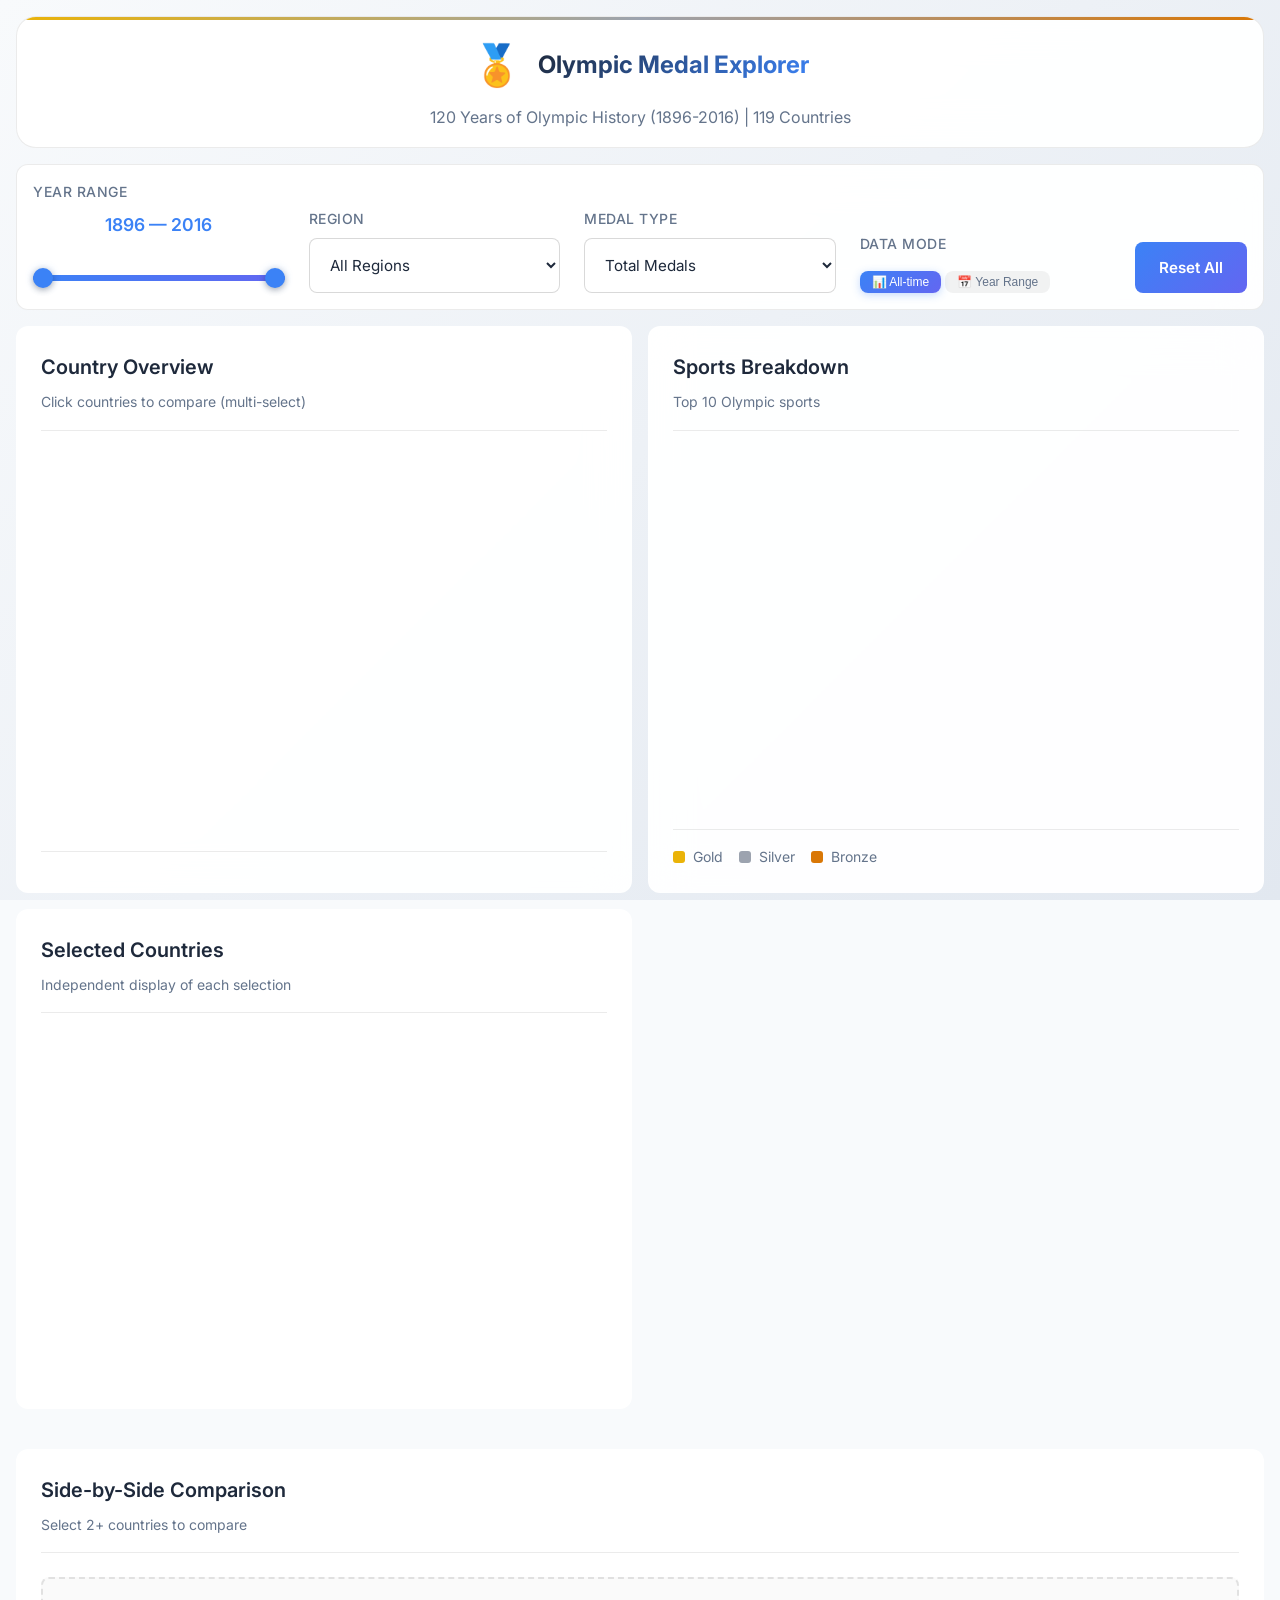
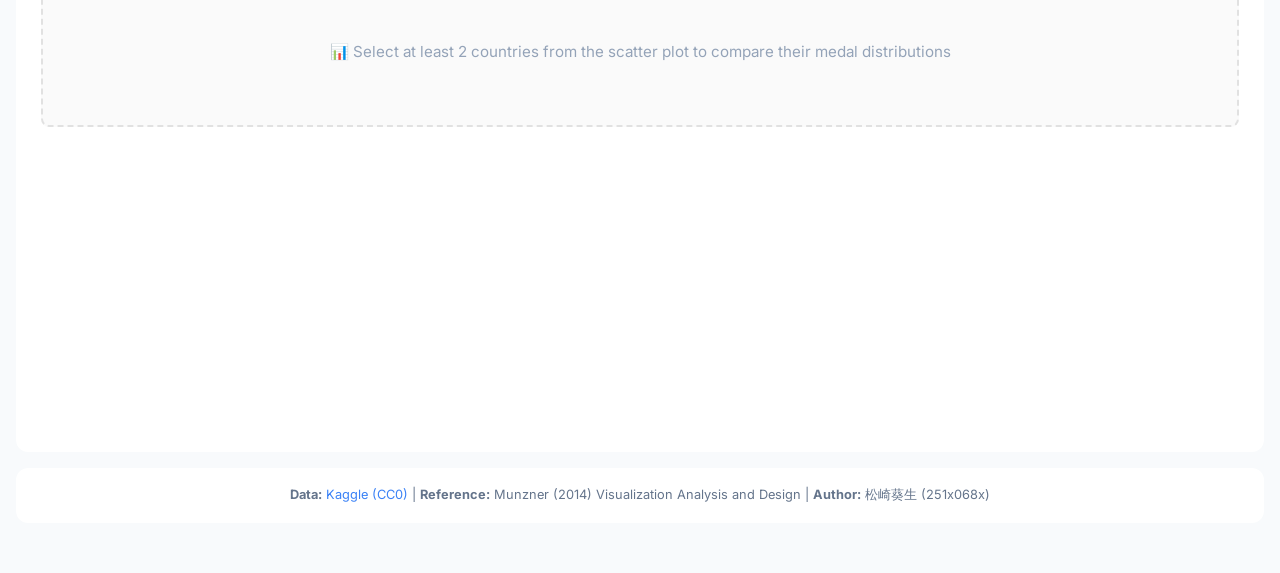
==== commit a099253d: "Always show comparison panel with placeholder" ====
--- a/FinalTask/system.html
+++ b/FinalTask/system.html
@@ -106,12 +106,15 @@
             </section>
         </main>
 
-        <!-- Comparison Chart (appears when 2+ selected) -->
-        <section class="comparison-section" id="comparison-section" style="display: none;">
+        <!-- Comparison Chart (always visible, shows placeholder when < 2 selected) -->
+        <section class="comparison-section" id="comparison-section">
             <div class="viz-panel comparison-panel">
                 <div class="panel-header">
                     <h2>Side-by-Side Comparison</h2>
-                    <p class="panel-description" id="comparison-description">Comparing selected countries</p>
+                    <p class="panel-description" id="comparison-description">Select 2+ countries to compare</p>
+                </div>
+                <div class="comparison-placeholder" id="comparison-placeholder">
+                    <p>📊 Select at least 2 countries from the scatter plot to compare their medal distributions</p>
                 </div>
                 <div class="chart-container" id="comparison-chart"></div>
             </div>
--- a/FinalTask/css/style.css
+++ b/FinalTask/css/style.css
@@ -565,11 +565,32 @@
 }
 
 .comparison-panel {
-    min-height: 400px;
+    min-height: 200px;
+    /* Smaller when showing placeholder */
+    position: relative;
 }
 
 .comparison-panel .chart-container {
     min-height: 300px;
+}
+
+/* Comparison Placeholder */
+.comparison-placeholder {
+    display: flex;
+    align-items: center;
+    justify-content: center;
+    height: 150px;
+    color: var(--text-muted);
+    font-size: 0.95rem;
+    text-align: center;
+    background: rgba(0, 0, 0, 0.02);
+    border-radius: var(--radius-sm);
+    border: 2px dashed rgba(0, 0, 0, 0.1);
+}
+
+.comparison-placeholder p {
+    margin: 0;
+    padding: var(--spacing-md);
 }
 
 @media (max-width: 1200px) {
